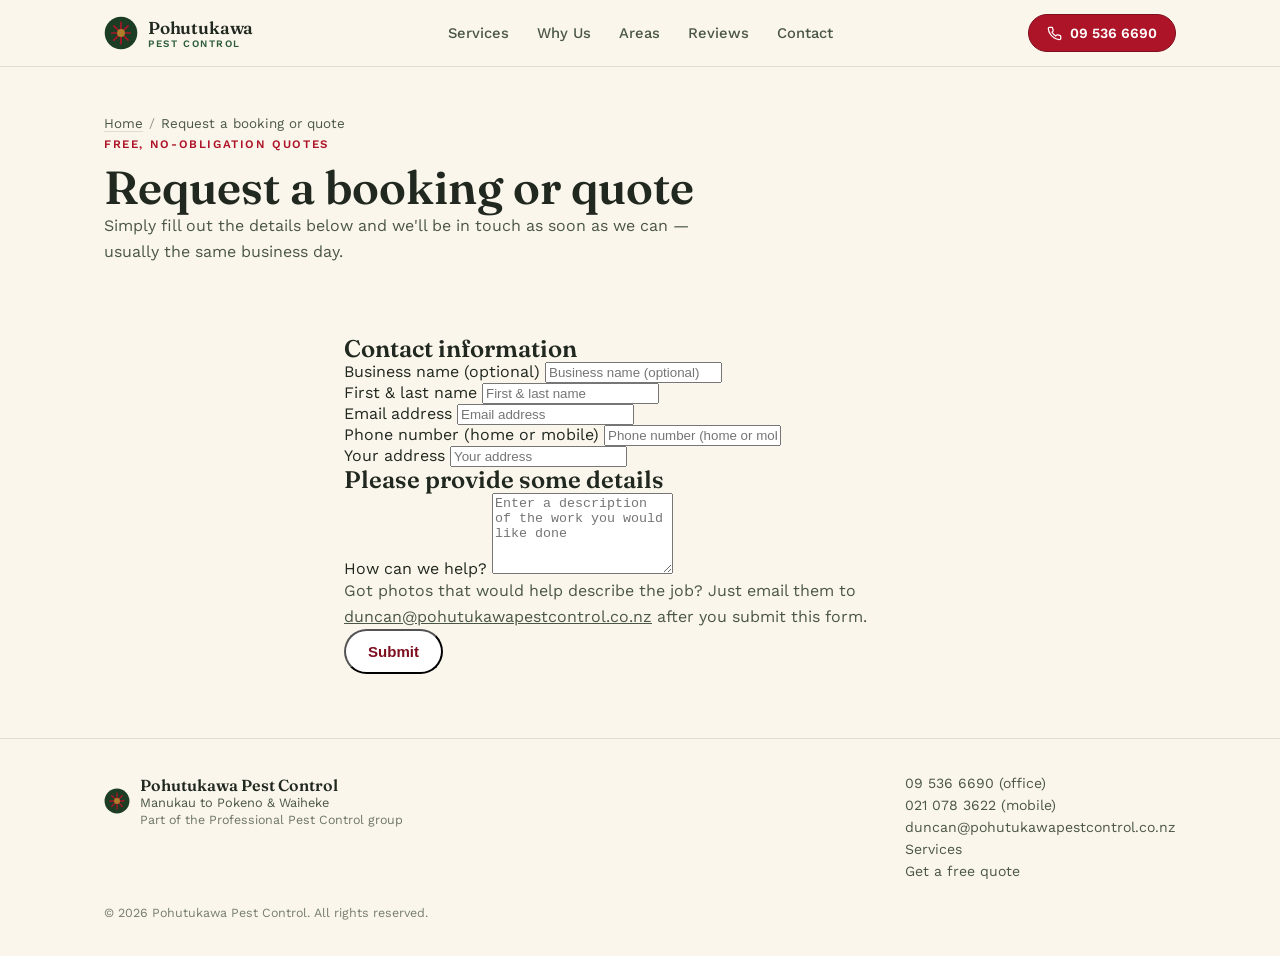
==== book/index.html @ 47b66a34 "Add booking/quote request page (emails via Web3Forms)" ====
<!doctype html>
<html lang="en-NZ">
<head>
<!-- Google tag (gtag.js) -->
<script async src="https://www.googletagmanager.com/gtag/js?id=G-YW7M40ZTFR"></script>
<script>
  window.dataLayer = window.dataLayer || [];
  function gtag(){dataLayer.push(arguments);}
  gtag('js', new Date());
  gtag('config', 'G-YW7M40ZTFR');
</script>
<meta charset="UTF-8">
<meta name="viewport" content="width=device-width, initial-scale=1">
<title>Request a Booking or Quote | Pohutukawa Pest Control</title>
<meta name="description" content="Request a booking or free quote from Pohutukawa Pest Control. Serving Manukau to Pokeno and Waiheke Island. We'll be in touch as soon as we can.">
<link rel="canonical" href="https://pohutukawapestcontrol.co.nz/book/">
<meta name="robots" content="noindex">
<meta property="og:type" content="website">
<meta property="og:site_name" content="Pohutukawa Pest Control">
<meta property="og:title" content="Request a Booking or Quote | Pohutukawa Pest Control">
<meta property="og:description" content="Request a booking or free quote from Pohutukawa Pest Control. Serving Manukau to Pokeno and Waiheke Island.">
<meta property="og:url" content="https://pohutukawapestcontrol.co.nz/book/">
<meta property="og:image" content="https://pohutukawapestcontrol.co.nz/og-image.png">
<meta property="og:image:width" content="1200">
<meta property="og:image:height" content="630">
<meta property="og:locale" content="en_NZ">
<meta name="twitter:card" content="summary_large_image">
<meta name="twitter:title" content="Request a Booking or Quote | Pohutukawa Pest Control">
<meta name="twitter:image" content="https://pohutukawapestcontrol.co.nz/og-image.png">

<link rel="icon" type="image/svg+xml" href="/favicon.svg">
<link rel="apple-touch-icon" href="/apple-touch-icon.png">

<link rel="preconnect" href="https://fonts.googleapis.com">
<link rel="preconnect" href="https://fonts.gstatic.com" crossorigin>
<link href="https://fonts.googleapis.com/css2?family=Fraunces:opsz,wght@9..144,400;9..144,500;9..144,600;9..144,700&family=Work+Sans:wght@400;500;600;700&display=swap" rel="stylesheet">
<link rel="stylesheet" href="/styles.css">
</head>
<body>
<header>
  <div class="wrap nav">
    <a class="brand" href="/#top">
      <svg viewBox="0 0 48 48" fill="none" aria-hidden="true">
        <circle cx="24" cy="24" r="23" fill="var(--green-deep)"/>
        <g stroke="var(--crimson)" stroke-width="2.4" stroke-linecap="round">
          <line x1="24" y1="24" x2="24" y2="9"/>
          <line x1="24" y1="24" x2="34" y2="14"/>
          <line x1="24" y1="24" x2="37" y2="24"/>
          <line x1="24" y1="24" x2="34" y2="34"/>
          <line x1="24" y1="24" x2="24" y2="39"/>
          <line x1="24" y1="24" x2="14" y2="34"/>
          <line x1="24" y1="24" x2="11" y2="24"/>
          <line x1="24" y1="24" x2="14" y2="14"/>
        </g>
        <circle cx="24" cy="24" r="5.5" fill="var(--gold)"/>
      </svg>
      <span class="brand-word">Pohutukawa<span>Pest Control</span></span>
    </a>
    <nav class="links">
      <a href="/#services">Services</a>
      <a href="/#why">Why Us</a>
      <a href="/#areas">Areas</a>
      <a href="/#reviews">Reviews</a>
      <a href="/#contact">Contact</a>
    </nav>
    <a class="call-btn" href="tel:+6495366690">
      <svg viewBox="0 0 24 24" fill="none" stroke="currentColor" stroke-width="2"><path d="M22 16.92v3a2 2 0 0 1-2.18 2 19.79 19.79 0 0 1-8.63-3.07 19.5 19.5 0 0 1-6-6 19.79 19.79 0 0 1-3.07-8.67A2 2 0 0 1 4.11 2h3a2 2 0 0 1 2 1.72c.127.96.362 1.903.7 2.81a2 2 0 0 1-.45 2.11L8.09 9.91a16 16 0 0 0 6 6l1.27-1.27a2 2 0 0 1 2.11-.45c.907.338 1.85.573 2.81.7A2 2 0 0 1 22 16.92z"/></svg>
      09 536 6690
    </a>
  </div>
</header>
<main id="top">
  <section class="page-hero">
    <div class="wrap">
      <p class="crumb"><a href="/">Home</a><span>/</span>Request a booking or quote</p>
      <p class="eyebrow">Free, no-obligation quotes</p>
      <h1>Request a booking or quote</h1>
      <p class="lede">Simply fill out the details below and we'll be in touch as soon as we can — usually the same business day.</p>
    </div>
  </section>

  <section>
    <div class="wrap" style="max-width:640px;">
      <form id="quote-form">
        <input type="hidden" name="access_key" value="1d15a9d5-2432-444d-a7c2-4f09aa74ce58">
        <input type="hidden" name="subject" value="New booking/quote request — Pohutukawa Pest Control website">
        <input type="hidden" name="from_name" value="Pohutukawa Pest Control website">
        <input type="checkbox" name="botcheck" style="display:none" tabindex="-1" autocomplete="off">

        <h2 class="form-h2">Contact information</h2>
        <div class="form-field">
          <label for="business_name">Business name (optional)</label>
          <input type="text" id="business_name" name="business_name" placeholder="Business name (optional)">
        </div>
        <div class="form-field">
          <label for="name">First &amp; last name</label>
          <input type="text" id="name" name="name" placeholder="First &amp; last name" required>
        </div>
        <div class="form-field">
          <label for="email">Email address</label>
          <input type="email" id="email" name="email" placeholder="Email address" required>
        </div>
        <div class="form-field">
          <label for="phone">Phone number (home or mobile)</label>
          <input type="tel" id="phone" name="phone" placeholder="Phone number (home or mobile)" required>
        </div>
        <div class="form-field">
          <label for="address">Your address</label>
          <input type="text" id="address" name="address" placeholder="Your address" required>
        </div>
        <h2 class="form-h2">Please provide some details</h2>
        <div class="form-field">
          <label for="message">How can we help?</label>
          <textarea id="message" name="message" rows="5" placeholder="Enter a description of the work you would like done" required></textarea>
        </div>

        <p class="form-note">Got photos that would help describe the job? Just email them to <a href="mailto:duncan@pohutukawapestcontrol.co.nz">duncan@pohutukawapestcontrol.co.nz</a> after you submit this form.</p>

        <button type="submit" class="btn-solid form-submit">Submit</button>
        <p id="form-status" class="form-status" role="status" aria-live="polite"></p>
      </form>
    </div>
  </section>
</main>
<footer>
  <div class="wrap foot-grid">
    <div class="foot-brand">
      <svg viewBox="0 0 48 48" fill="none" aria-hidden="true">
        <circle cx="24" cy="24" r="23" fill="var(--green-deep)"/>
        <g stroke="var(--crimson)" stroke-width="2.4" stroke-linecap="round">
          <line x1="24" y1="24" x2="24" y2="9"/><line x1="24" y1="24" x2="34" y2="14"/>
          <line x1="24" y1="24" x2="37" y2="24"/><line x1="24" y1="24" x2="34" y2="34"/>
          <line x1="24" y1="24" x2="24" y2="39"/><line x1="24" y1="24" x2="14" y2="34"/>
          <line x1="24" y1="24" x2="11" y2="24"/><line x1="24" y1="24" x2="14" y2="14"/>
        </g>
        <circle cx="24" cy="24" r="5.5" fill="var(--gold)"/>
      </svg>
      <div>
        <div style="font-family:'Fraunces',serif;font-weight:600;">Pohutukawa Pest Control</div>
        <div style="font-size:0.8rem;color:var(--ink-soft);">Manukau to Pokeno &amp; Waiheke</div>
        <div style="font-size:0.78rem;color:var(--ink-soft);opacity:0.8;margin-top:2px;">Part of the Professional Pest Control group</div>
      </div>
    </div>
    <div class="foot-links">
      <a href="tel:+6495366690">09 536 6690 (office)</a>
      <a href="tel:+64210783622">021 078 3622 (mobile)</a>
      <a href="mailto:duncan@pohutukawapestcontrol.co.nz">duncan@pohutukawapestcontrol.co.nz</a>
      <a href="/#services">Services</a>
      <a href="/book/">Get a free quote</a>
    </div>
  </div>
  <div class="wrap fine">© <span id="yr"></span> Pohutukawa Pest Control. All rights reserved.</div>
</footer>
<script>
  document.getElementById('yr').textContent = new Date().getFullYear();

  const form = document.getElementById('quote-form');
  const status = document.getElementById('form-status');

  form.addEventListener('submit', function (e) {
    e.preventDefault();
    const submitBtn = form.querySelector('.form-submit');
    submitBtn.disabled = true;
    submitBtn.textContent = 'Sending…';
    status.className = 'form-status';
    status.textContent = '';

    const formData = new FormData(form);
    const object = Object.fromEntries(formData);
    const json = JSON.stringify(object);

    fetch('https://api.web3forms.com/submit', {
      method: 'POST',
      headers: { 'Content-Type': 'application/json', Accept: 'application/json' },
      body: json
    })
      .then(async (response) => {
        let json = await response.json();
        if (response.status == 200) {
          form.reset();
          form.style.display = 'none';
          status.className = 'form-status success';
          status.textContent = "Thanks — your request has been sent. We'll be in touch as soon as we can.";
        } else {
          console.log(response);
          status.className = 'form-status error';
          status.textContent = json.message || 'Something went wrong. Please call us on 09 536 6690 instead.';
          submitBtn.disabled = false;
          submitBtn.textContent = 'Submit';
        }
      })
      .catch((error) => {
        console.log(error);
        status.className = 'form-status error';
        status.textContent = 'Something went wrong. Please call us on 09 536 6690 instead.';
        submitBtn.disabled = false;
        submitBtn.textContent = 'Submit';
      });
  });
</script>
</body>
</html>
---- styles.css ----
:root{
    --bg:#FBF6EC;
    --bg-alt:#F1E7D2;
    --card:#FFFFFF;
    --ink:#20281F;
    --ink-soft:#4B5745;
    --crimson:#AD1428;
    --crimson-deep:#7E0E1D;
    --green:#2E5D3A;
    --green-deep:#1C3C24;
    --gold:#B07E2A;
    --border:rgba(32,40,31,0.12);
    --shadow:0 18px 40px -22px rgba(32,40,31,0.35);
    color-scheme:light;
  }
  @media (prefers-color-scheme: dark){
    :root:not([data-theme="light"]){
      --bg:#151C14;
      --bg-alt:#1C2519;
      --card:#1F2A1D;
      --ink:#F1ECDD;
      --ink-soft:#C3CDBB;
      --crimson:#E2586A;
      --crimson-deep:#C13345;
      --green:#7FB489;
      --green-deep:#5C9468;
      --gold:#D9AE5D;
      --border:rgba(241,236,221,0.14);
      --shadow:0 18px 40px -20px rgba(0,0,0,0.55);
    }
  }
  :root[data-theme="dark"]{
    --bg:#151C14;
    --bg-alt:#1C2519;
    --card:#1F2A1D;
    --ink:#F1ECDD;
    --ink-soft:#C3CDBB;
    --crimson:#E2586A;
    --crimson-deep:#C13345;
    --green:#7FB489;
    --green-deep:#5C9468;
    --gold:#D9AE5D;
    --border:rgba(241,236,221,0.14);
    --shadow:0 18px 40px -20px rgba(0,0,0,0.55);
  }

  *{box-sizing:border-box;}
  body{
    margin:0;
    background:var(--bg);
    color:var(--ink);
    font-family:'Work Sans',-apple-system,BlinkMacSystemFont,'Segoe UI',sans-serif;
    -webkit-font-smoothing:antialiased;
    padding-inline:0;
  }
  h1,h2,h3{
    font-family:'Fraunces',Georgia,'Times New Roman',serif;
    font-weight:600;
    line-height:1.08;
    text-wrap:balance;
    margin:0;
    color:var(--ink);
  }
  p{color:var(--ink-soft);line-height:1.6;margin:0;}
  a{color:inherit;}
  .wrap{max-width:1120px;margin-inline:auto;padding-inline:24px;}
  .eyebrow{
    font-size:0.72rem;
    letter-spacing:0.14em;
    text-transform:uppercase;
    font-weight:600;
    color:var(--crimson);
  }

  /* Header */
  header{
    position:sticky;top:env(safe-area-inset-top,0px);z-index:40;
    background:color-mix(in srgb, var(--bg) 88%, transparent);
    backdrop-filter:blur(10px);
    border-bottom:1px solid var(--border);
  }
  .nav{
    display:flex;align-items:center;justify-content:space-between;
    gap:16px;padding-block:14px;
  }
  .brand{display:flex;align-items:center;gap:10px;text-decoration:none;}
  .brand svg{width:34px;height:34px;flex:none;}
  .brand-word{font-family:'Fraunces',serif;font-weight:600;font-size:1.08rem;letter-spacing:-0.01em;}
  .brand-word span{display:block;font-family:'Work Sans',sans-serif;font-weight:600;font-size:0.62rem;letter-spacing:0.16em;text-transform:uppercase;color:var(--green);}
  nav.links{display:flex;gap:28px;align-items:center;}
  nav.links a{
    font-size:0.92rem;font-weight:500;text-decoration:none;color:var(--ink-soft);
    transition:color .15s ease;
  }
  nav.links a:hover,nav.links a:focus-visible{color:var(--crimson);}
  .call-btn{
    display:inline-flex;align-items:center;gap:8px;
    background:var(--crimson);color:#fff;
    padding:10px 18px;border-radius:999px;
    font-weight:600;font-size:0.88rem;text-decoration:none;
    box-shadow:var(--shadow);
    border:1px solid var(--crimson-deep);
    white-space:nowrap;
  }
  .call-btn:hover{background:var(--crimson-deep);}
  .call-btn svg{width:15px;height:15px;}
  @media (max-width:760px){
    nav.links{display:none;}
  }

  /* Hero */
  .hero{
    position:relative;overflow:hidden;
    border-bottom:1px solid var(--border);
    background:
      radial-gradient(60% 90% at 88% 12%, color-mix(in srgb, var(--crimson) 14%, transparent), transparent 70%),
      var(--bg-alt);
  }
  .hero-grid{
    display:grid;grid-template-columns:1.15fr 0.85fr;gap:48px;align-items:center;
    padding-block:68px 56px;
  }
  @media (max-width:860px){
    .hero-grid{grid-template-columns:1fr;padding-block:40px 32px;gap:32px;}
  }
  .hero h1{font-size:clamp(2.1rem,4.6vw,3.4rem);}
  .hero h1 em{font-style:normal;color:var(--crimson);}
  .hero p.lede{font-size:1.08rem;max-width:46ch;margin-top:18px;}
  .hero-ctas{display:flex;flex-wrap:wrap;gap:12px;margin-top:28px;}
  .btn-ghost{
    display:inline-flex;align-items:center;gap:8px;
    padding:10px 20px;border-radius:999px;
    border:1.5px solid var(--border);
    font-weight:600;font-size:0.92rem;text-decoration:none;color:var(--ink);
    background:var(--card);
  }
  .btn-ghost:hover{border-color:var(--green);color:var(--green-deep);}
  .badges{display:flex;flex-wrap:wrap;gap:10px 22px;margin-top:34px;}
  .badge{display:flex;align-items:center;gap:8px;font-size:0.82rem;font-weight:600;color:var(--ink-soft);}
  .badge svg{width:16px;height:16px;color:var(--green);flex:none;}
  .hero-art{display:flex;align-items:center;justify-content:center;}
  .hero-art svg{width:100%;max-width:340px;height:auto;}

  /* Section scaffolding */
  section{padding-block:64px;}
  .section-head{max-width:640px;margin-bottom:36px;}
  .section-head h2{font-size:clamp(1.6rem,3vw,2.15rem);margin-top:8px;}
  .section-head p{margin-top:12px;font-size:1.02rem;}

  /* Services */
  .services-grid{display:grid;grid-template-columns:repeat(3,1fr);gap:20px;}
  @media (max-width:860px){.services-grid{grid-template-columns:repeat(2,1fr);}}
  @media (max-width:560px){.services-grid{grid-template-columns:1fr;}}
  .svc-card{
    background:var(--card);border:1px solid var(--border);border-radius:18px;
    padding:26px 22px;display:flex;flex-direction:column;gap:14px;
    box-shadow:var(--shadow);
  }
  .svc-icon{
    width:46px;height:46px;border-radius:12px;
    background:color-mix(in srgb, var(--green) 14%, transparent);
    display:flex;align-items:center;justify-content:center;flex:none;
  }
  .svc-icon svg{width:24px;height:24px;color:var(--green-deep);}
  .svc-card h3{font-size:1.08rem;font-weight:600;}
  .svc-card p{font-size:0.92rem;}
  .svc-card.wide{grid-column:span 1;}

  /* Why us */
  .why-band{background:var(--green-deep);color:#fff;border-radius:24px;padding:44px 36px;}
  .why-band .section-head p,.why-band .section-head .eyebrow{color:#DCE9DE;}
  .why-band .eyebrow{color:var(--gold);}
  .why-band h2{color:#fff;}
  .why-grid{display:grid;grid-template-columns:repeat(4,1fr);gap:24px;}
  @media (max-width:860px){.why-grid{grid-template-columns:repeat(2,1fr);}}
  @media (max-width:560px){.why-grid{grid-template-columns:1fr;}}
  .why-item{display:flex;flex-direction:column;gap:10px;}
  .why-item svg{width:26px;height:26px;color:var(--gold);}
  .why-item h3{color:#fff;font-size:1.02rem;font-weight:600;font-family:'Work Sans',sans-serif;}
  .why-item p{color:#CFE0D2;font-size:0.9rem;}

  /* Areas */
  .areas-grid{display:grid;grid-template-columns:1fr 1fr;gap:44px;align-items:start;}
  @media (max-width:860px){.areas-grid{grid-template-columns:1fr;gap:28px;}}
  .suburb-list{display:flex;flex-wrap:wrap;gap:10px;margin-top:22px;}
  .pill{
    padding:8px 16px;border-radius:999px;background:var(--card);
    border:1px solid var(--border);font-size:0.86rem;font-weight:600;
  }
  a.pill-link{color:var(--crimson);text-decoration:none;border-color:var(--crimson);}
  a.pill-link:hover{background:var(--crimson);color:#fff;}
  .map-card{
    background:var(--card);border:1px solid var(--border);border-radius:20px;
    padding:26px;box-shadow:var(--shadow);
  }
  .map-card svg{width:100%;height:auto;}

  /* Reviews */
  .reviews-grid{display:grid;grid-template-columns:1.15fr 0.85fr;gap:44px;align-items:center;}
  @media (max-width:860px){.reviews-grid{grid-template-columns:1fr;gap:32px;}}
  .stars{display:flex;gap:4px;margin-bottom:14px;}
  .stars svg{width:20px;height:20px;color:var(--gold);}
  .qr-card{
    background:var(--card);border:1px solid var(--border);border-radius:20px;
    padding:28px;box-shadow:var(--shadow);
    display:flex;flex-direction:column;align-items:center;gap:16px;text-align:center;
  }
  .qr-wrap{background:#fff;border-radius:14px;padding:14px;line-height:0;}
  .qr-wrap svg{width:100%;max-width:168px;height:auto;}
  .qr-card p{font-size:0.86rem;color:var(--ink-soft);}

  /* Process */
  .process-grid{display:grid;grid-template-columns:repeat(4,1fr);gap:22px;counter-reset:step;}
  @media (max-width:860px){.process-grid{grid-template-columns:repeat(2,1fr);}}
  @media (max-width:560px){.process-grid{grid-template-columns:1fr;}}
  .step{position:relative;padding-top:8px;}
  .step-num{
    font-family:'Fraunces',serif;font-size:2rem;color:var(--crimson);
    display:block;margin-bottom:8px;
  }
  .step h3{font-size:1.02rem;font-weight:600;margin-bottom:6px;}
  .step p{font-size:0.9rem;}

  /* CTA band */
  .cta-band{
    background:linear-gradient(135deg,var(--crimson) 0%,var(--crimson-deep) 100%);
    border-radius:24px;padding:48px 36px;color:#fff;
    display:flex;flex-wrap:wrap;align-items:center;justify-content:space-between;gap:24px;
  }
  .cta-band h2{color:#fff;font-size:clamp(1.5rem,3vw,2rem);}
  .cta-band p{color:#F7DEE1;margin-top:8px;max-width:44ch;}
  .cta-actions{display:flex;flex-wrap:wrap;gap:12px;}
  .btn-solid{
    background:#fff;color:var(--crimson-deep);padding:12px 22px;border-radius:999px;
    font-weight:700;text-decoration:none;font-size:0.94rem;display:inline-flex;align-items:center;gap:8px;
  }
  .btn-outline{
    border:1.5px solid rgba(255,255,255,0.6);color:#fff;padding:12px 22px;border-radius:999px;
    font-weight:600;text-decoration:none;font-size:0.94rem;display:inline-flex;align-items:center;gap:8px;
  }

  footer{border-top:1px solid var(--border);padding-block:36px;}
  .foot-grid{display:flex;flex-wrap:wrap;justify-content:space-between;gap:24px;align-items:flex-start;}
  .foot-brand{display:flex;align-items:center;gap:10px;}
  .foot-brand svg{width:26px;height:26px;}
  .foot-links{display:flex;flex-direction:column;gap:6px;font-size:0.88rem;color:var(--ink-soft);}
  .foot-links a{text-decoration:none;color:var(--ink-soft);}
  .foot-links a:hover{color:var(--crimson);}
  .fine{margin-top:26px;font-size:0.78rem;color:var(--ink-soft);opacity:0.75;}

  /* Suburb / sub-pages */
  .crumb{padding-top:18px;font-size:0.84rem;color:var(--ink-soft);}
  .crumb a{color:var(--ink-soft);text-decoration:none;border-bottom:1px solid var(--border);}
  .crumb a:hover{color:var(--crimson);}
  .crumb span{opacity:0.6;margin:0 6px;}

  .page-hero{padding-top:28px;padding-bottom:8px;}
  .page-hero h1{font-size:clamp(2rem,4.2vw,2.9rem);margin-top:10px;}
  .page-hero .lede{max-width:62ch;}

  .stat-strip{display:flex;flex-wrap:wrap;gap:28px;margin-top:20px;}
  .stat-strip div{min-width:120px;}
  .stat-strip .num{font-family:'Fraunces',serif;font-size:1.7rem;color:var(--crimson);display:block;}
  .stat-strip .lbl{font-size:0.84rem;color:var(--ink-soft);}

  .team-grid{display:grid;grid-template-columns:repeat(2,1fr);gap:24px;}
  @media (max-width:640px){.team-grid{grid-template-columns:1fr;}}
  .team-card{
    background:var(--card);border:1px solid var(--border);border-radius:20px;
    padding:26px;box-shadow:var(--shadow);
  }
  .team-card .avatar{
    width:56px;height:56px;border-radius:50%;background:var(--bg-alt);
    display:flex;align-items:center;justify-content:center;font-family:'Fraunces',serif;
    font-weight:600;color:var(--crimson-deep);font-size:1.1rem;margin-bottom:14px;
  }
  .team-card h3{font-size:1.02rem;margin-bottom:2px;}
  .team-card .role{font-size:0.82rem;color:var(--crimson);font-weight:600;margin-bottom:10px;}
  .team-card p{font-size:0.9rem;}
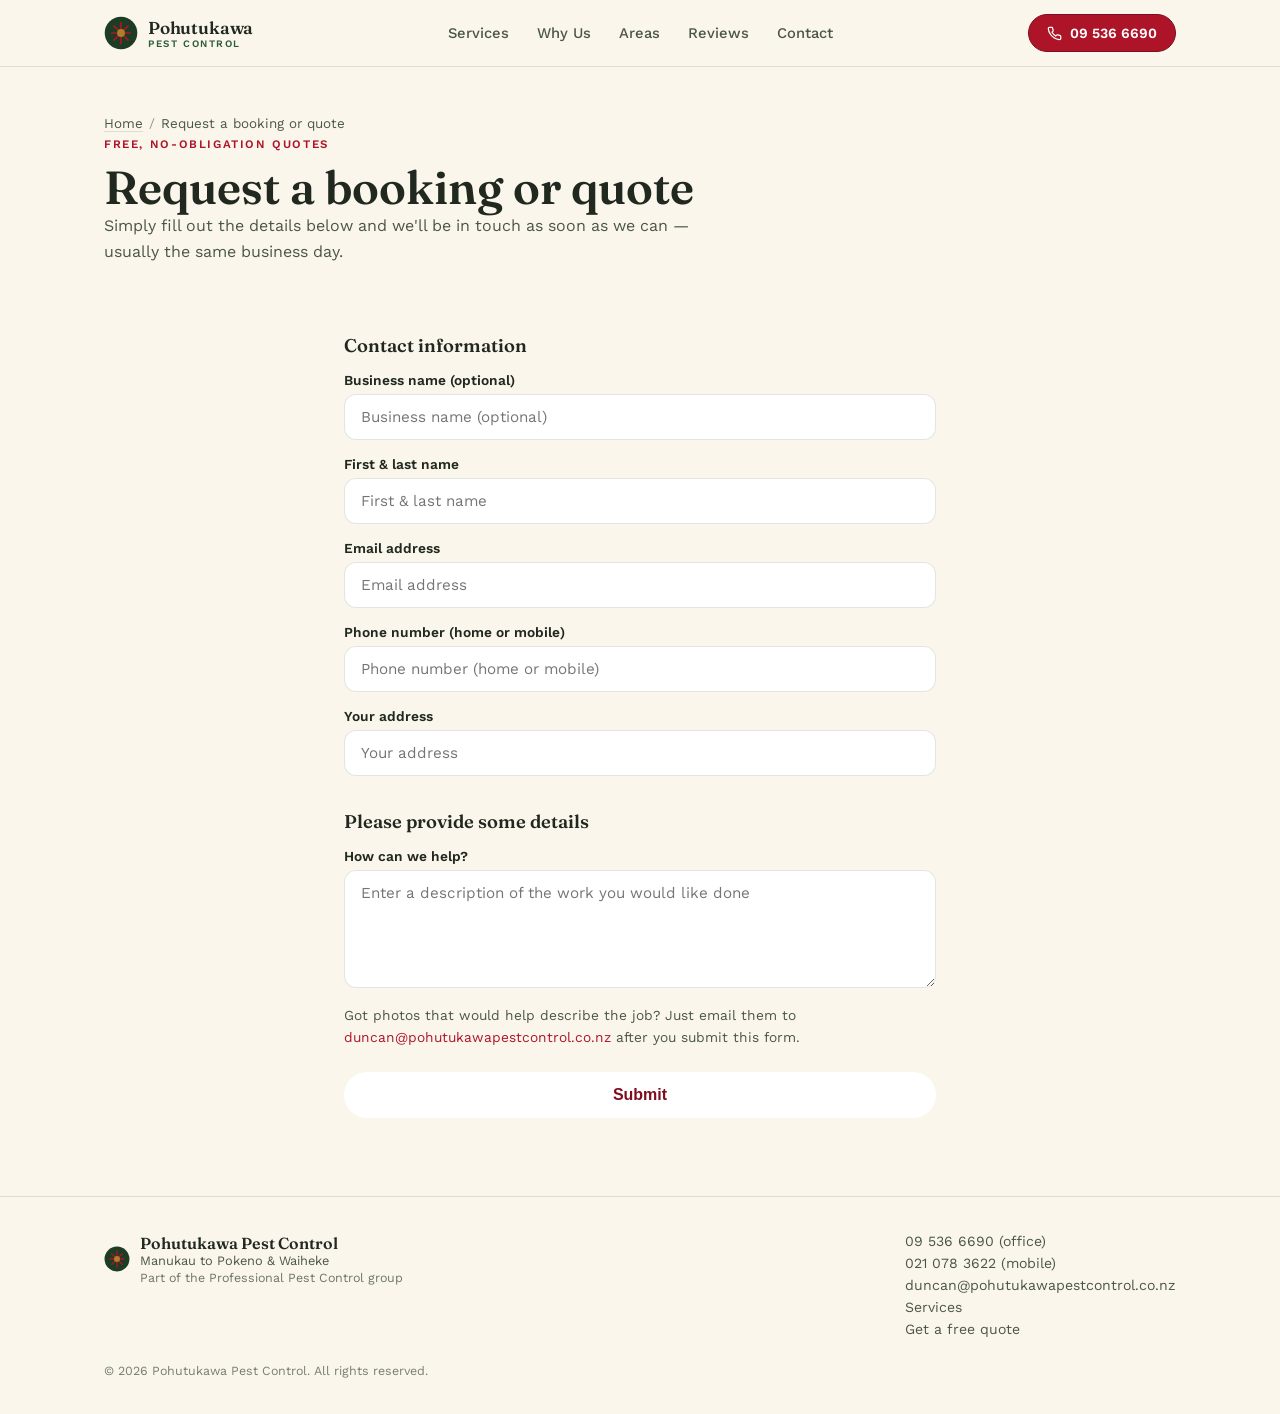
==== commit 7536b340: "Fix success/error message being hidden inside the form on submit" ====
--- a/book/index.html
+++ b/book/index.html
@@ -117,8 +117,8 @@
         <p class="form-note">Got photos that would help describe the job? Just email them to <a href="mailto:duncan@pohutukawapestcontrol.co.nz">duncan@pohutukawapestcontrol.co.nz</a> after you submit this form.</p>
 
         <button type="submit" class="btn-solid form-submit">Submit</button>
-        <p id="form-status" class="form-status" role="status" aria-live="polite"></p>
       </form>
+      <p id="form-status" class="form-status" role="status" aria-live="polite"></p>
     </div>
   </section>
 </main>
--- a/styles.css
+++ b/styles.css
@@ -278,3 +278,22 @@
   .team-card .role{font-size:0.82rem;color:var(--crimson);font-weight:600;margin-bottom:10px;}
   .team-card p{font-size:0.9rem;}
 
+  /* Booking / quote form */
+  .form-h2{font-size:1.15rem;margin-top:36px;margin-bottom:16px;}
+  .form-h2:first-of-type{margin-top:0;}
+  .form-field{margin-bottom:16px;}
+  .form-field label{display:block;font-size:0.86rem;font-weight:600;margin-bottom:6px;color:var(--ink);}
+  .form-field input,.form-field textarea{
+    width:100%;padding:13px 16px;border-radius:12px;border:1px solid var(--border);
+    background:var(--card);color:var(--ink);font-family:'Work Sans',sans-serif;font-size:0.95rem;
+  }
+  .form-field input:focus,.form-field textarea:focus{outline:2px solid var(--green);outline-offset:1px;}
+  .form-field textarea{resize:vertical;}
+  .form-note{font-size:0.86rem;margin-top:-4px;margin-bottom:24px;}
+  .form-note a{color:var(--crimson);text-decoration:none;}
+  .form-note a:hover{text-decoration:underline;}
+  .form-submit{border:none;cursor:pointer;width:100%;justify-content:center;font-size:1rem;padding:14px 22px;}
+  .form-submit:disabled{opacity:0.7;cursor:default;}
+  .form-status{margin-top:14px;font-size:0.92rem;font-weight:600;}
+  .form-status.success{color:var(--green-deep);}
+  .form-status.error{color:var(--crimson);}
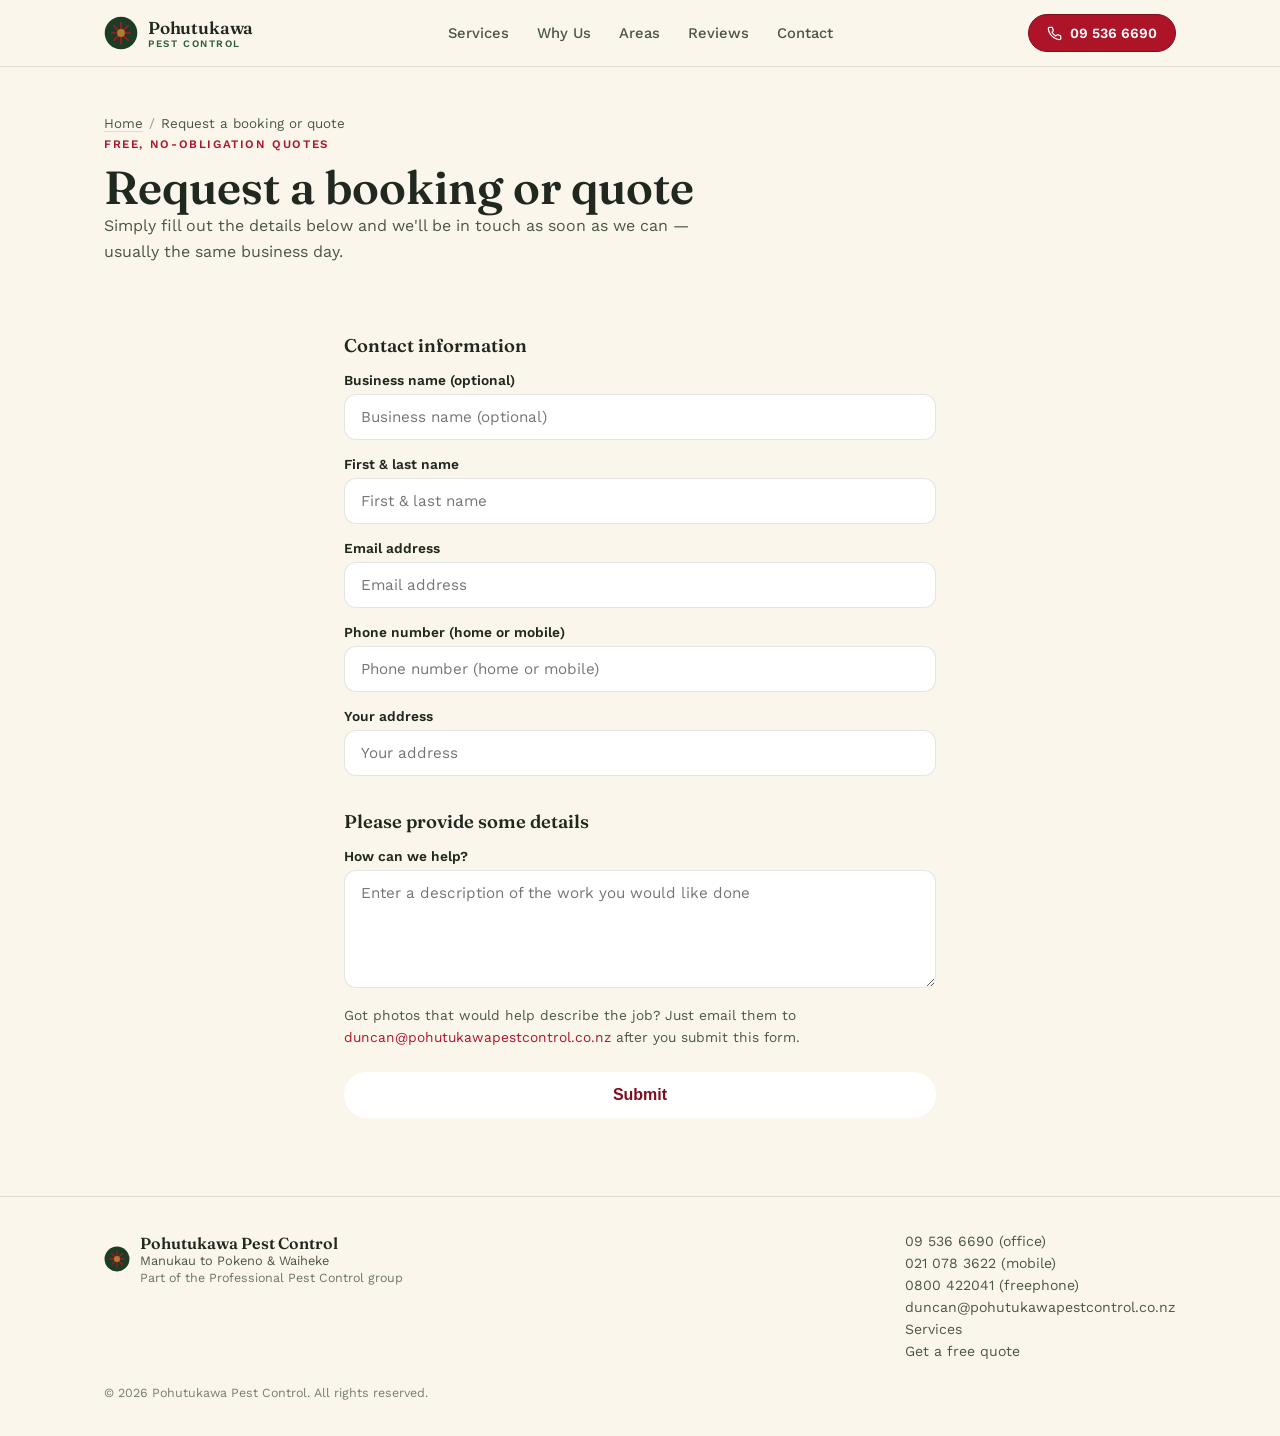
==== commit ab0b642e: "Add files via upload" ====
--- a/book/index.html
+++ b/book/index.html
@@ -144,6 +144,7 @@
     <div class="foot-links">
       <a href="tel:+6495366690">09 536 6690 (office)</a>
       <a href="tel:+64210783622">021 078 3622 (mobile)</a>
+      <a href="tel:+64800422041">0800 422041 (freephone)</a>
       <a href="mailto:duncan@pohutukawapestcontrol.co.nz">duncan@pohutukawapestcontrol.co.nz</a>
       <a href="/#services">Services</a>
       <a href="/book/">Get a free quote</a>
@@ -184,7 +185,7 @@
         } else {
           console.log(response);
           status.className = 'form-status error';
-          status.textContent = json.message || 'Something went wrong. Please call us on 09 536 6690 instead.';
+          status.textContent = json.message || 'Something went wrong. Please call us on 0800 422041 or 09 536 6690 instead.';
           submitBtn.disabled = false;
           submitBtn.textContent = 'Submit';
         }
@@ -192,7 +193,7 @@
       .catch((error) => {
         console.log(error);
         status.className = 'form-status error';
-        status.textContent = 'Something went wrong. Please call us on 09 536 6690 instead.';
+        status.textContent = 'Something went wrong. Please call us on 0800 422041 or 09 536 6690 instead.';
         submitBtn.disabled = false;
         submitBtn.textContent = 'Submit';
       });
--- a/styles.css
+++ b/styles.css
@@ -297,3 +297,20 @@
   .form-status{margin-top:14px;font-size:0.92rem;font-weight:600;}
   .form-status.success{color:var(--green-deep);}
   .form-status.error{color:var(--crimson);}
+  /* FAQ */
+  .faq-list{display:flex;flex-direction:column;gap:14px;max-width:820px;}
+  .faq-item{
+    background:var(--card);border:1px solid var(--border);border-radius:16px;
+    padding:20px 24px;box-shadow:var(--shadow);
+  }
+  .faq-item summary{
+    cursor:pointer;font-weight:600;font-size:1rem;color:var(--ink);
+    list-style:none;display:flex;align-items:center;justify-content:space-between;gap:16px;
+  }
+  .faq-item summary::-webkit-details-marker{display:none;}
+  .faq-item summary::after{
+    content:"+";font-size:1.3rem;color:var(--crimson);flex:none;line-height:1;
+    transition:transform .15s ease;
+  }
+  .faq-item[open] summary::after{transform:rotate(45deg);}
+  .faq-item p{margin-top:14px;font-size:0.94rem;}
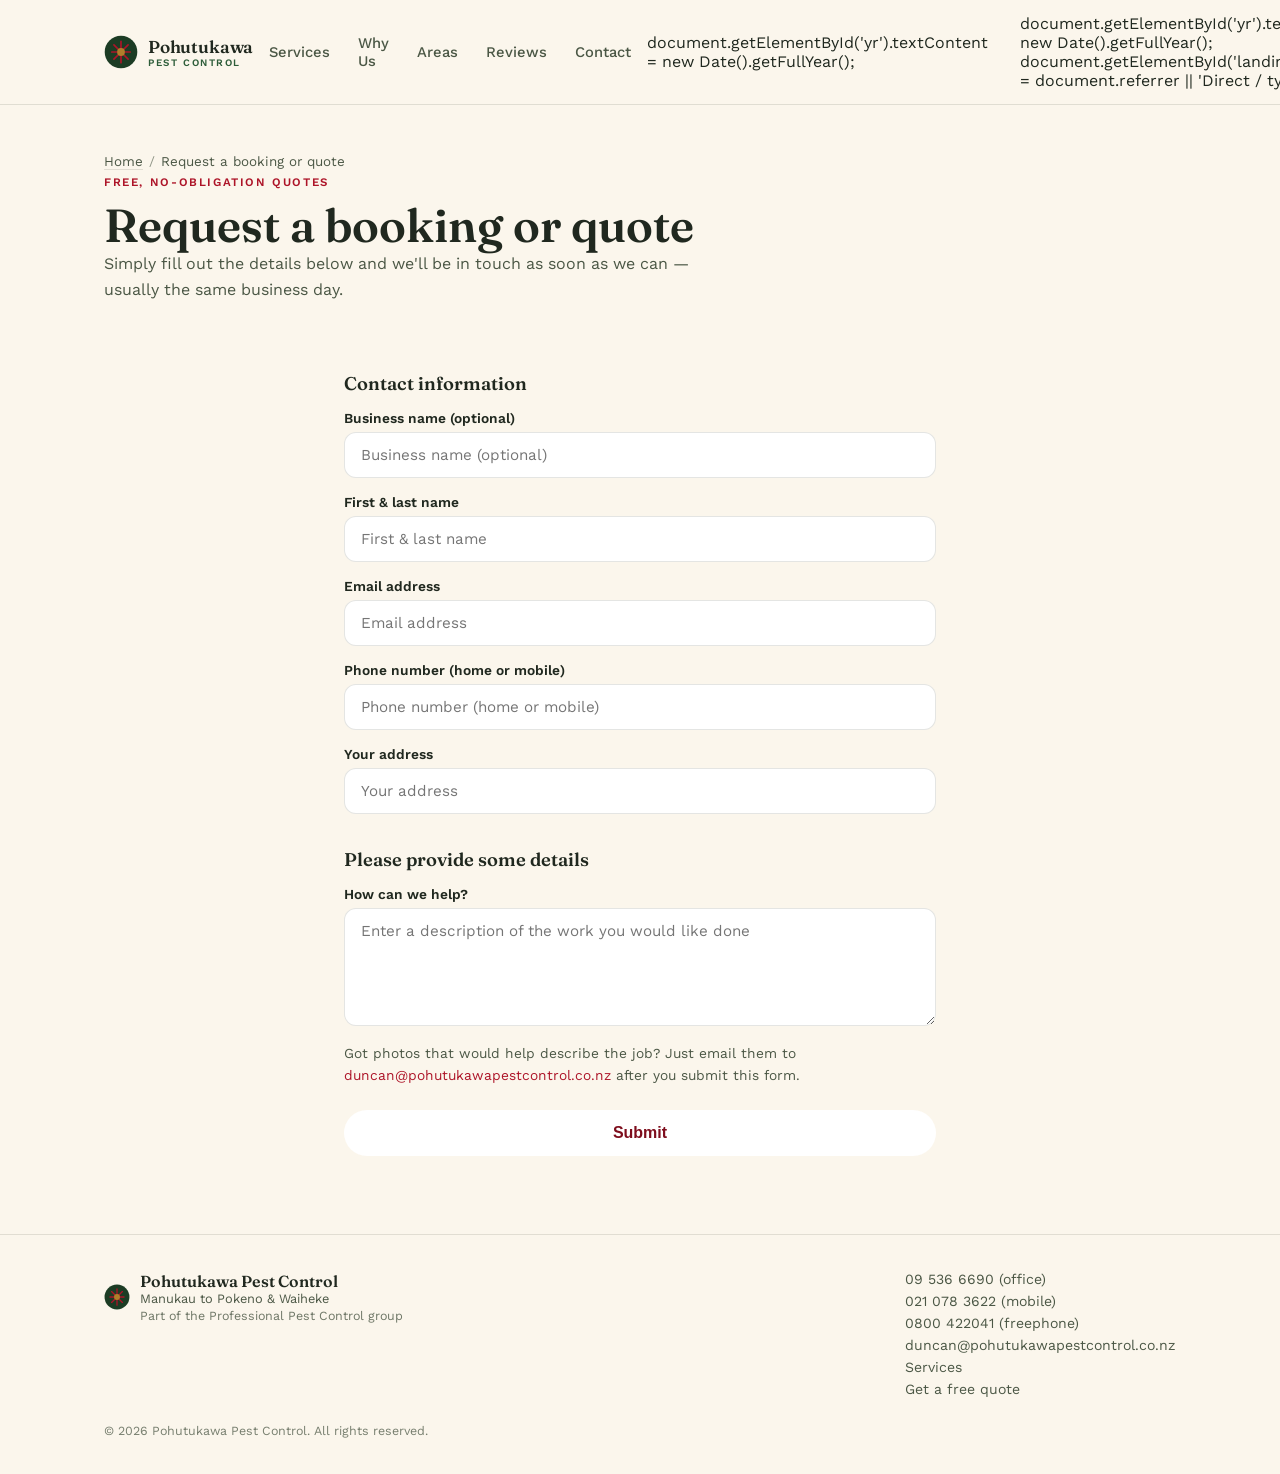
==== commit 060c41b7: "Track landing page source on quote form submissions" ====
--- a/book/index.html
+++ b/book/index.html
@@ -8,6 +8,7 @@
   function gtag(){dataLayer.push(arguments);}
   gtag('js', new Date());
   gtag('config', 'G-YW7M40ZTFR');
+  gtag('config', 'AW-18457186600');
 </script>
 <meta charset="UTF-8">
 <meta name="viewport" content="width=device-width, initial-scale=1">
@@ -63,9 +64,9 @@
       <a href="/#reviews">Reviews</a>
       <a href="/#contact">Contact</a>
     </nav>
-    <a class="call-btn" href="tel:+6495366690">
+    document.getElementById('yr').textContent = new Date().getFullYear();
       <svg viewBox="0 0 24 24" fill="none" stroke="currentColor" stroke-width="2"><path d="M22 16.92v3a2 2 0 0 1-2.18 2 19.79 19.79 0 0 1-8.63-3.07 19.5 19.5 0 0 1-6-6 19.79 19.79 0 0 1-3.07-8.67A2 2 0 0 1 4.11 2h3a2 2 0 0 1 2 1.72c.127.96.362 1.903.7 2.81a2 2 0 0 1-.45 2.11L8.09 9.91a16 16 0 0 0 6 6l1.27-1.27a2 2 0 0 1 2.11-.45c.907.338 1.85.573 2.81.7A2 2 0 0 1 22 16.92z"/></svg>
-      09 536 6690
+      document.getElementById('yr').textContent = new Date().getFullYear(); document.getElementById('landing_page').value = document.referrer || 'Direct / typed URL';
     </a>
   </div>
 </header>
@@ -85,7 +86,7 @@
         <input type="hidden" name="access_key" value="1d15a9d5-2432-444d-a7c2-4f09aa74ce58">
         <input type="hidden" name="subject" value="New booking/quote request — Pohutukawa Pest Control website">
         <input type="hidden" name="from_name" value="Pohutukawa Pest Control website">
-        <input type="checkbox" name="botcheck" style="display:none" tabindex="-1" autocomplete="off">
+        <input type="checkbox" name="botcheck" style="display:none" tabindex="-1" autocomplete="off"> <input type="hidden" id="landing_page" name="landing_page" value="">
 
         <h2 class="form-h2">Contact information</h2>
         <div class="form-field">
@@ -180,6 +181,9 @@
         if (response.status == 200) {
           form.reset();
           form.style.display = 'none';
+          if (typeof gtag === 'function') {
+            gtag('event', 'conversion', {'send_to': 'AW-18457186600/_rlKCMSy3bQdEKiiieFE'});
+          }
           status.className = 'form-status success';
           status.textContent = "Thanks — your request has been sent. We'll be in touch as soon as we can.";
         } else {
--- a/styles.css
+++ b/styles.css
@@ -313,4 +313,4 @@
     transition:transform .15s ease;
   }
   .faq-item[open] summary::after{transform:rotate(45deg);}
-  .faq-item p{margin-top:14px;font-size:0.94rem;}
+  .faq-item p{margin-top:14px;font-size:0.94rem;} .tagline{margin-top:8px;font-size:0.95rem;font-weight:600;color:var(--ink-soft);}
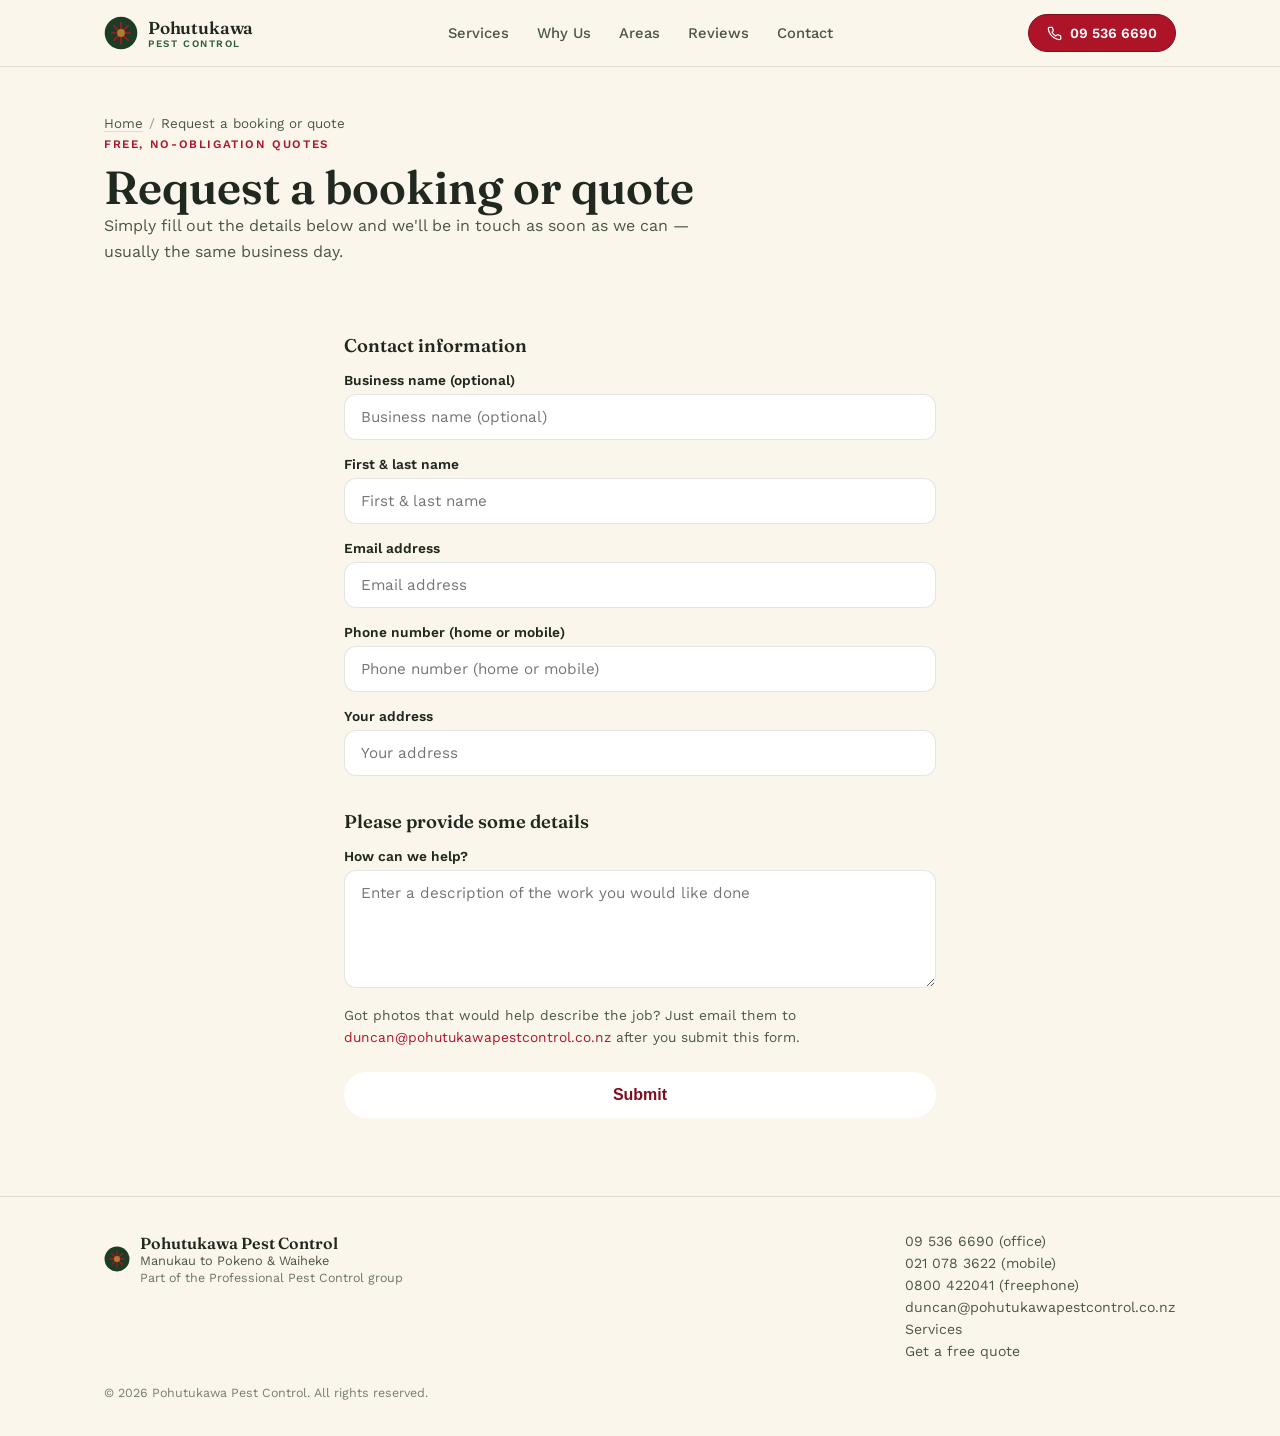
==== commit 76b64388: "Fix header corruption from previous commit, add landing page tracking to real script" ====
--- a/book/index.html
+++ b/book/index.html
@@ -64,9 +64,9 @@
       <a href="/#reviews">Reviews</a>
       <a href="/#contact">Contact</a>
     </nav>
-    document.getElementById('yr').textContent = new Date().getFullYear();
+    <a class="call-btn" href="tel:+6495366690">
       <svg viewBox="0 0 24 24" fill="none" stroke="currentColor" stroke-width="2"><path d="M22 16.92v3a2 2 0 0 1-2.18 2 19.79 19.79 0 0 1-8.63-3.07 19.5 19.5 0 0 1-6-6 19.79 19.79 0 0 1-3.07-8.67A2 2 0 0 1 4.11 2h3a2 2 0 0 1 2 1.72c.127.96.362 1.903.7 2.81a2 2 0 0 1-.45 2.11L8.09 9.91a16 16 0 0 0 6 6l1.27-1.27a2 2 0 0 1 2.11-.45c.907.338 1.85.573 2.81.7A2 2 0 0 1 22 16.92z"/></svg>
-      document.getElementById('yr').textContent = new Date().getFullYear(); document.getElementById('landing_page').value = document.referrer || 'Direct / typed URL';
+      09 536 6690
     </a>
   </div>
 </header>
@@ -154,7 +154,7 @@
   <div class="wrap fine">© <span id="yr"></span> Pohutukawa Pest Control. All rights reserved.</div>
 </footer>
 <script>
-  document.getElementById('yr').textContent = new Date().getFullYear();
+  document.getElementById('yr').textContent = new Date().getFullYear(); document.getElementById('landing_page').value = document.referrer || 'Direct / typed URL';
 
   const form = document.getElementById('quote-form');
   const status = document.getElementById('form-status');
